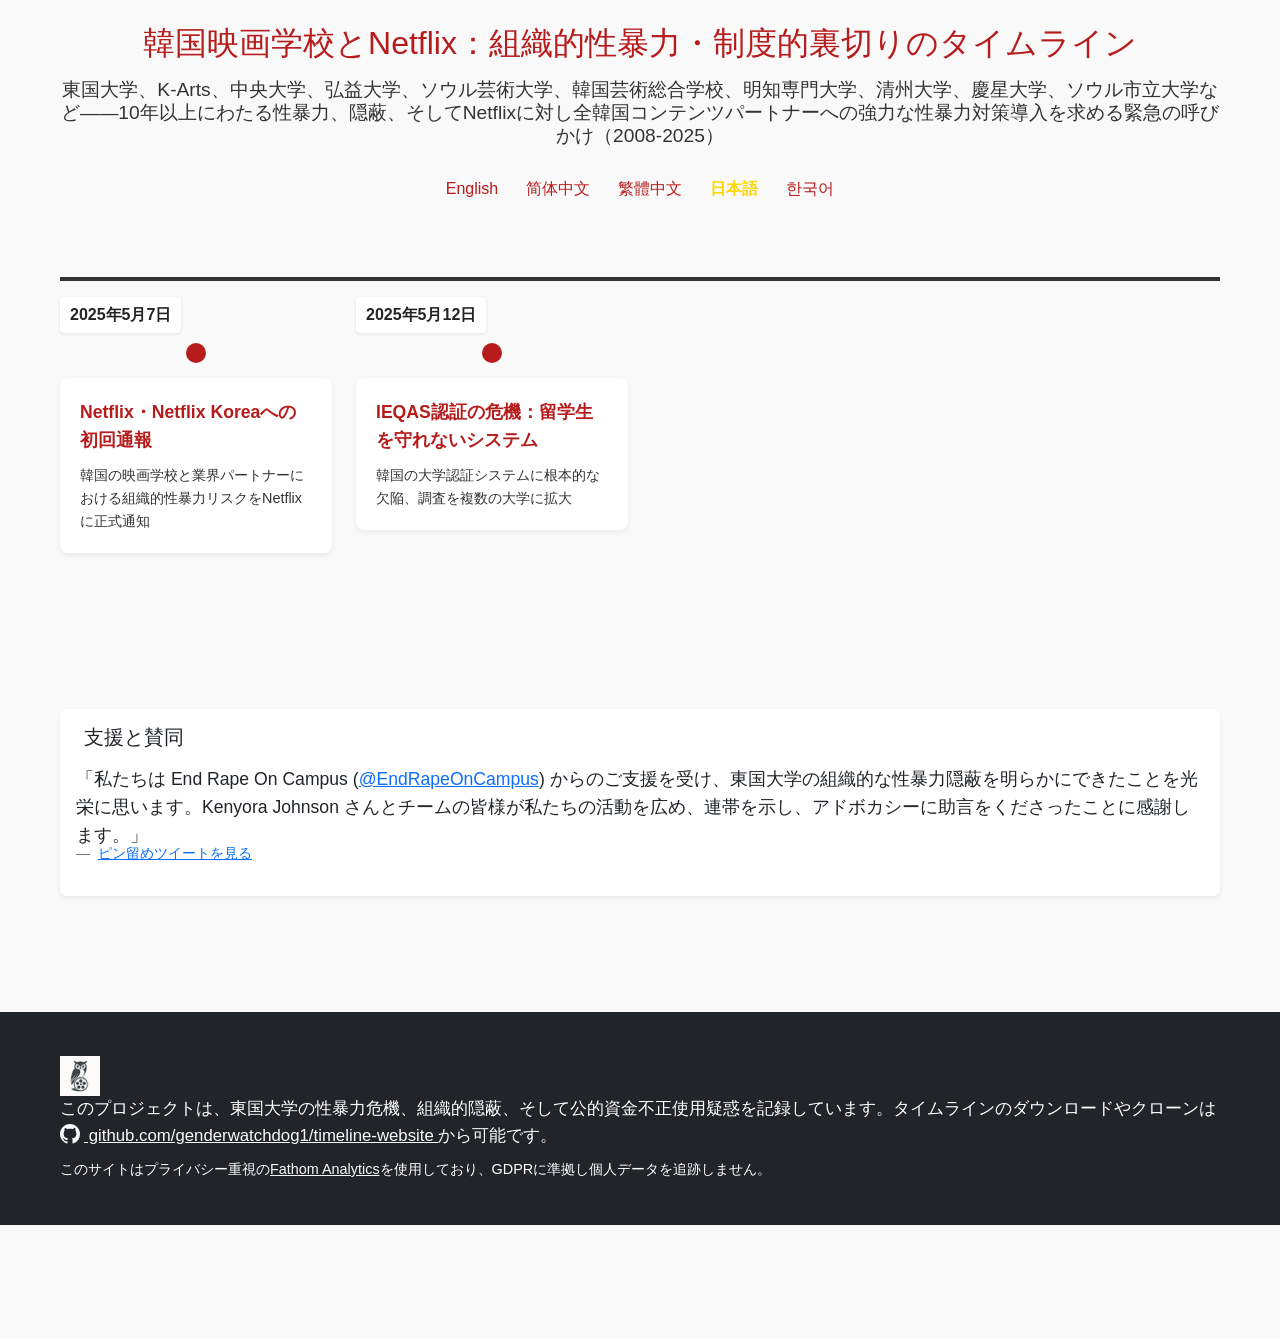
==== timeline_ja.html @ d22a72c0 "first" ====
<!DOCTYPE html>
<html lang="ja">
<head>
  <meta charset="UTF-8">
  <meta name="viewport" content="width=device-width, initial-scale=1.0">
  <title>東国大学の真実：10年間の性暴力危機</title>
  <meta name="description" content="東国大学における10年にわたる性暴力事件、制度的怠慢、および公的資金詐欺疑惑の包括的なタイムライン（2008-2025）。性暴力防止に関する組織的失敗の証拠に基づく記録。">
  <meta name="keywords" content="東国大学, 性暴力事件, 性暴力防止, 制度的怠慢, 大学の説明責任, 韓国性暴力, タイトルIX違反, キャンパス性暴力防止, 大学詐欺疑惑">
  <meta property="og:title" content="東国大学の真実：10年間の性暴力危機">
  <meta property="og:description" content="東国大学における10年にわたる性暴力事件、制度的怠慢、および公的資金詐欺疑惑の包括的なタイムライン（2008-2025）。性暴力防止に関する組織的失敗の証拠に基づく記録。">
  <meta property="og:type" content="website">
  <meta property="og:url" content="https://genderwatchdog1.github.io/timeline-website/timeline_ja.html">
  <link rel="canonical" href="https://genderwatchdog1.github.io/timeline-website/timeline_ja.html">
  <link rel="alternate" hreflang="en" href="https://genderwatchdog1.github.io/timeline-website/index.html">
  <link rel="alternate" hreflang="zh-CN" href="https://genderwatchdog1.github.io/timeline-website/timeline_zh_cn.html">
  <link rel="alternate" hreflang="zh-TW" href="https://genderwatchdog1.github.io/timeline-website/timeline_zh_tw.html">
  <link rel="alternate" hreflang="ja" href="https://genderwatchdog1.github.io/timeline-website/timeline_ja.html">
  <link rel="alternate" hreflang="ko" href="https://genderwatchdog1.github.io/timeline-website/timeline_ko.html">
  
  <!-- Fathom - beautiful, simple website analytics -->
  <script src="https://cdn.usefathom.com/script.js" data-site="UKSUATNV" defer></script>
  <!-- / Fathom -->
  
  <!-- Favicon setup -->
  <link rel="icon" type="image/png" href="imgs/favicons/gender_watchdog_favicon_16x16.png" sizes="16x16">
  <link rel="icon" type="image/png" href="imgs/favicons/gender_watchdog_favicon_32x32.png" sizes="32x32">
  <link rel="icon" type="image/png" href="imgs/favicons/gender_watchdog_favicon_48x48.png" sizes="48x48">
  <link rel="icon" type="image/png" href="imgs/favicons/gender_watchdog_favicon_64x64.png" sizes="64x64">
  <link rel="icon" type="image/png" href="imgs/favicons/gender_watchdog_favicon_128x128.png" sizes="128x128">
  <link rel="apple-touch-icon" href="imgs/favicons/gender_watchdog_favicon_128x128.png">
  <!-- For IE -->
  <link rel="shortcut icon" href="imgs/favicons/gender_watchdog_favicon_32x32.png">
  
  <!-- Bootstrap CSS -->
  <link href="https://cdn.jsdelivr.net/npm/bootstrap@5.3.0/dist/css/bootstrap.min.css" rel="stylesheet">
  <link rel="stylesheet" href="css/timeline.css">
  <style>
    /* Page layout styles */
    html, body {
      height: 100%;
    }
    body {
      display: flex;
      flex-direction: column;
      min-height: 100vh;
    }
    .content {
      flex: 1 0 auto;
      display: flex;
      flex-direction: column;
    }
  </style>
</head>
<body>
  <!-- Main Content -->
  <div class="content">
    <div class="container py-4">
      <h1 class="text-center">韓国映画学校とNetflix：組織的性暴力・制度的裏切りのタイムライン</h1>
      <h2 class="subtitle text-center mb-4">東国大学、K-Arts、中央大学、弘益大学、ソウル芸術大学、韓国芸術総合学校、明知専門大学、清州大学、慶星大学、ソウル市立大学など——10年以上にわたる性暴力、隠蔽、そしてNetflixに対し全韓国コンテンツパートナーへの強力な性暴力対策導入を求める緊急の呼びかけ（2008-2025）</h2>
    
      <div class="d-flex justify-content-center flex-wrap mb-4">
        <a href="index.html" class="language-link mx-1">English</a>
        <a href="timeline_zh_cn.html" class="language-link mx-1">简体中文</a>
        <a href="timeline_zh_tw.html" class="language-link mx-1">繁體中文</a>
        <a href="timeline_ja.html" class="language-link active mx-1">日本語</a>
        <a href="timeline_ko.html" class="language-link mx-1">한국어</a>
    </div>
    
    <div class="timeline-container">
        <div class="timeline">
          <!-- Timeline track (horizontal line or vertical line in mobile) -->
          <div class="timeline-track"></div>
          
          <!-- Timeline Events - All in a single row container -->
          <div class="row">
          <!-- 2025年5月7日: NetflixおよびNetflix Koreaへの初回通報 -->
          <div class="col-xl-3 col-lg-4 col-md-6 col-12 mb-4">
            <div class="timeline-event" data-link="blog_posts/ja/05072025_netflix_outreach.html">
              <div class="timeline-date">2025年5月7日</div>
              <div class="timeline-dot"></div>
              <div class="timeline-content">
                <div class="timeline-title">Netflix・Netflix Koreaへの初回通報</div>
                <div class="timeline-snippet">韓国の映画学校と業界パートナーにおける組織的性暴力リスクをNetflixに正式通知</div>
                <div class="timeline-tooltip">
                  <p>2025年5月6日と7日、ジェンダーウォッチドッグ・リサーチ・コレクティブはNetflixおよびNetflix Koreaに対し、韓国の芸術大学とその業界パートナーにおける組織的な性暴力リスクとTitle IX違反の危険性について緊急通知を送りました。</p>
                  <p>これらのメールは、韓国の映画学校における性暴力の蔓延、Netflixのコンテンツパートナーシップへの直接的なリスク、そして即時のコンプライアンス見直しの必要性を記録しています。</p>
                  <p><strong>提供言語：</strong></p>
                  <ul>
                    <li><a href="blog_posts/en/05072025_netflix_outreach.html" target="_blank">English</a></li>
                    <li><a href="blog_posts/zh_ch/05072025_netflix_outreach.html" target="_blank">简体中文</a></li>
                    <li><a href="blog_posts/zh_tw/05072025_netflix_outreach.html" target="_blank">繁體中文</a></li>
                    <li><a href="blog_posts/ja/05072025_netflix_outreach.html" target="_blank">日本語</a></li>
                    <li><a href="blog_posts/ko/05072025_netflix_outreach.html" target="_blank">한국어</a></li>
                  </ul>
                  <p class="tooltip-help">（上記リンクをクリックして全文をお読みください）</p>
                </div>
              </div>
            </div>
          </div>
          <!-- 2025年5月12日: IEQAS認証の危機と調査拡大 -->
          <div class="col-xl-3 col-lg-4 col-md-6 col-12 mb-4">
            <div class="timeline-event" data-link="blog_posts/ja/05152025_ja_horizontal_ieqas.html">
              <div class="timeline-date">2025年5月12日</div>
              <div class="timeline-dot"></div>
              <div class="timeline-content">
                <div class="timeline-title">IEQAS認証の危機：留学生を守れないシステム</div>
                <div class="timeline-snippet">韓国の大学認証システムに根本的な欠陥、調査を複数の大学に拡大</div>
                <div class="timeline-tooltip">
                  <p>特報：韓国政府の国際教育品質保証システム（IEQAS）は、認証を受けた機関が性暴力リスクが高いプログラムを維持し、国際パートナーシップを偽造している事実にもかかわらず機能不全に陥っています。</p>
                  <p>韓国政府機関と東国大学が34日以上にわたって完全に無反応であるため、私たちは調査範囲を拡大し、これが東国大学だけの問題ではなく韓国の高等教育全体に及ぶ体系的な問題であるという確信を検証しています。他の複数の韓国大学でも同様の懸念が明らかになり始めています。</p>
                  <p><strong>調査拡大の焦点：</strong></p>
                  <ul>
                    <li>複数の韓国大学のパートナーシップ主張の検証</li>
                    <li>学部全体の教員ジェンダー比率（K-Arts映画学科の教授10名全員が男性など）</li>
                    <li>タイトルIX法の下で米国大学がパートナーシップを維持できない構造的要因</li>
                  </ul>
                  <p><strong>提供言語：</strong></p>
                  <ul>
                    <li><a href="blog_posts/en/05152025_horizontal_ieqas.html" target="_blank">English</a></li>
                    <li><a href="blog_posts/zh_ch/05152025_zh_ch_horizontal_ieqas.html" target="_blank">简体中文</a></li>
                    <li><a href="blog_posts/zh_tw/05152025_zh_tw_horizontal_ieqas.html" target="_blank">繁體中文</a></li>
                    <li><a href="blog_posts/ja/05152025_ja_horizontal_ieqas.html" target="_blank">日本語</a></li>
                    <li><a href="blog_posts/ko/05152025_ko_horizontal_ieqas.html" target="_blank">한국어</a></li>
                  </ul>
                  <p class="tooltip-help">（上記リンクをクリックして全文をお読みください）</p>
                </div>
              </div>
            </div>
          </div>
          </div>
        </div>
      </div>
    </div>
  </div>

  <!-- Support & Endorsements Section -->
  <div class="container my-5">
    <div class="card shadow-sm border-0">
      <div class="card-body">
        <h3 class="h5 mb-3"><i class="bi bi-megaphone-fill me-2"></i>支援と賛同</h3>
        <blockquote class="blockquote mb-2" style="font-size:1.1rem;">
          「私たちは End Rape On Campus (<a href='https://twitter.com/EndRapeOnCampus' target='_blank' rel='noopener'>@EndRapeOnCampus</a>) からのご支援を受け、東国大学の組織的な性暴力隠蔽を明らかにできたことを光栄に思います。Kenyora Johnson さんとチームの皆様が私たちの活動を広め、連帯を示し、アドボカシーに助言をくださったことに感謝します。」
        </blockquote>
        <footer class="blockquote-footer">
          <a href="https://x.com/Gender_Watchdog/status/1917485075505242324" target="_blank" rel="noopener">
            ピン留めツイートを見る
          </a>
        </footer>
      </div>
    </div>
  </div>

  <!-- Footer -->
  <footer class="bg-dark text-white py-4 mt-5">
    <div class="container d-flex align-items-center justify-content-center justify-content-md-between flex-wrap">
      <div class="footer-logo me-3 mb-3 mb-md-0">
        <img src="imgs/favicons/gender_watchdog_favicon_48x48.png" alt="Gender Watchdog Logo" class="img-fluid" style="max-width:40px; height:auto;">
      </div>
      <div class="flex-grow-1 text-center text-md-start">
        <span style="font-size:1.05rem;">
          このプロジェクトは、東国大学の性暴力危機、組織的隠蔽、そして公的資金不正使用疑惑を記録しています。タイムラインのダウンロードやクローンは
          <a href="https://github.com/genderwatchdog1/timeline-website" class="text-light ms-1" target="_blank" style="text-decoration:underline;">
            <svg xmlns="http://www.w3.org/2000/svg" width="20" height="20" fill="currentColor" class="bi bi-github mb-1 me-1" viewBox="0 0 16 16" style="vertical-align:middle;">
              <path d="M8 0C3.58 0 0 3.58 0 8c0 3.54 2.29 6.53 5.47 7.59.4.07.55-.17.55-.38 0-.19-.01-.82-.01-1.49-2.01.37-2.53-.49-2.69-.94-.09-.23-.48-.94-.82-1.13-.28-.15-.68-.52-.01-.53.63-.01 1.08.58 1.23.82.72 1.21 1.87.87 2.33.66.07-.52.28-.87.51-1.07-1.78-.2-3.64-.89-3.64-3.95 0-.87.31-1.59.82-2.15-.08-.2-.36-1.02.08-2.12 0 0 .67-.21 2.2.82.64-.18 1.32-.27 2-.27.68 0 1.36.09 2 .27 1.53-1.04 2.2-.82 2.2-.82.44 1.1.16 1.92.08 2.12.51.56.82 1.27.82 2.15 0 3.07-1.87 3.75-3.65 3.95.29.25.54.73.54 1.48 0 1.07-.01 1.93-.01 2.2 0 .21.15.46.55.38A8.012 8.012 0 0 0 16 8c0-4.42-3.58-8-8-8z"/>
            </svg>
            github.com/genderwatchdog1/timeline-website
          </a> から可能です。
        </span>
        <p class="mt-2 mb-0" style="font-size:0.9rem;">
          このサイトはプライバシー重視の<a href="https://usefathom.com/ref/UKSUATNV" class="text-light" style="text-decoration:underline;" target="_blank">Fathom Analytics</a>を使用しており、GDPRに準拠し個人データを追跡しません。
        </p>
      </div>
    </div>
  </footer>

  <!-- Bootstrap JS Bundle with Popper -->
  <script src="https://cdn.jsdelivr.net/npm/bootstrap@5.3.0/dist/js/bootstrap.bundle.min.js"></script>
  <script src="js/timeline.js"></script>
  <script src="js/structured-data.js"></script>
</body>
</html>
---- css/timeline.css ----
/* Timeline CSS */
:root {
  --timeline-track-color: #333333;
  --timeline-dot-color: #b71c1c;
  --timeline-dot-hover-color: #8a1616;
  --event-bg-color: #fff;
  --event-hover-bg-color: #f9f9f9;
  --event-title-color: #b71c1c;
  --tooltip-bg-color: rgba(35, 35, 35, 0.97);
  --tooltip-border-color: #ffd600;
  --tooltip-text-color: #ffd600;
  --language-link-color: #b71c1c;
  --language-link-active-color: #ffd600;
  --language-link-hover-color: #b71c1c;
}

* {
  margin: 0;
  padding: 0;
  box-sizing: border-box;
}

body {
  font-family: 'Arial', sans-serif;
  background-color: #f9f9f9;
  color: #232323;
  line-height: 1.6;
}

.container {
  width: 100%;
  max-width: 1200px;
  margin: 0 auto;
  padding: 20px;
}

h1 {
  font-size: 2rem;
  color: #b71c1c;
  text-align: center;
  margin-bottom: 1rem;
}

.subtitle {
  font-size: 1.2rem;
  color: #333;
  text-align: center;
  margin-bottom: 2rem;
  font-weight: normal;
}

.timeline-container {
  position: relative;
  margin: 40px 0;
  overflow: visible;
}

.timeline-track {
  position: absolute;
  top: 30px;
  left: 0;
  width: 100%;
  height: 4px;
  background-color: var(--timeline-track-color);
  z-index: 1;
}

.timeline {
  position: relative;
  padding-top: 50px;
  z-index: 2;
}

.timeline-event {
  position: relative;
  cursor: pointer;
  z-index: 3;
  transition: transform 0.3s ease;
}

.timeline-event:hover {
  transform: translateY(-5px);
  z-index: 100;
}

.timeline-date {
  text-align: center;
  font-weight: bold;
  margin-bottom: 10px;
  background-color: #fff;
  display: inline-block;
  padding: 5px 10px;
  border-radius: 4px;
  box-shadow: 0 1px 3px rgba(0,0,0,0.1);
  position: relative;
  z-index: 2;
}

.timeline-dot {
  width: 20px;
  height: 20px;
  border-radius: 50%;
  background-color: var(--timeline-dot-color);
  margin: 0 auto 15px;
  position: relative;
  z-index: 2;
  transition: background-color 0.3s ease, transform 0.3s ease;
}

.timeline-content {
  background-color: var(--event-bg-color);
  border-radius: 8px;
  padding: 20px;
  box-shadow: 0 2px 5px rgba(35,35,35,0.07);
  position: relative;
  z-index: 2;
  transition: background-color 0.3s ease;
  height: 100%;
}

.timeline-title {
  color: var(--event-title-color);
  font-weight: bold;
  margin-bottom: 10px;
  font-size: 1.1em;
}

.timeline-snippet {
  font-size: 0.9em;
  color: #333;
}

/* Multi-column tooltip styles */
.timeline-tooltip {
  position: absolute;
  top: calc(100% - 20px);
  left: 50%;
  transform: translateX(-50%);
  width: 280px;
  background-color: var(--tooltip-bg-color);
  border: 1px solid var(--tooltip-border-color);
  border-radius: 8px;
  padding: 15px;
  box-shadow: 0 5px 15px rgba(35,35,35,0.3);
  z-index: 1000;
  visibility: hidden;
  opacity: 0;
  transition: visibility 0.3s, opacity 0.3s;
  font-size: 0.85em;
  margin-top: 15px;
  color: var(--tooltip-text-color);
  pointer-events: none;
}

.timeline-tooltip::before {
  content: '';
  position: absolute;
  top: -8px;
  left: 50%;
  transform: translateX(-50%);
  border-width: 0 8px 8px 8px;
  border-style: solid;
  border-color: transparent transparent var(--tooltip-border-color) transparent;
}

.timeline-tooltip::after {
  content: '';
  position: absolute;
  top: -7px;
  left: 50%;
  transform: translateX(-50%);
  border-width: 0 7px 7px 7px;
  border-style: solid;
  border-color: transparent transparent var(--tooltip-bg-color) transparent;
}

.timeline-tooltip a {
  color: #ffd600;
  text-decoration: none;
  font-weight: bold;
}

.timeline-tooltip a:hover {
  text-decoration: underline;
  color: #fff;
}

.tooltip-help {
  font-style: italic;
  font-size: 0.9em;
  color: #ffd600;
  margin-top: 10px;
}

.timeline-event:hover .timeline-dot {
  background-color: var(--timeline-dot-hover-color);
  transform: scale(1.2);
}

.timeline-event:hover .timeline-content {
  background-color: var(--event-hover-bg-color);
}

/* Show tooltip on hover in multi-column mode only */
.timeline-event:hover .timeline-tooltip,
.timeline-tooltip:hover {
  visibility: visible;
  opacity: 1;
  pointer-events: auto;
}

.language-link {
  text-decoration: none;
  color: var(--language-link-color);
  padding: 5px 10px;
  border-radius: 4px;
  transition: background-color 0.3s;
}

.language-link:hover {
  background-color: #ffd600;
  color: #b71c1c;
}

.language-link.active {
  color: var(--language-link-active-color);
  font-weight: bold;
}

/* Medium devices and below */
@media (max-width: 991px) {
  .timeline-content {
    min-height: 150px;
  }
  
  .timeline-tooltip {
    width: 250px;
  }
  
  .timeline-date {
    font-size: 0.9em;
    padding: 4px 8px;
  }
}

/* ==========================================
   SINGLE COLUMN MODE STYLES
   ========================================== */

/* Vertical timeline for single column mode */
body.single-column-mode .timeline-track {
  width: 4px;
  height: 100%;
  left: 30px;
  top: 0;
  bottom: 0;
}

body.single-column-mode .timeline {
  padding-top: 0;
  padding-left: 50px;
}

body.single-column-mode .timeline-date {
  margin-left: 0;
  margin-bottom: 5px;
  font-size: 0.9em;
}

body.single-column-mode .timeline-dot {
  position: absolute;
  left: -44px;
  top: 50%;
  transform: translateY(-50%);
  margin: 0;
}

body.single-column-mode .timeline-content {
  margin-bottom: 30px;
  position: relative;
  transition: background-color 0.3s;
}

/* Tooltip for mobile/single column view */
body.single-column-mode .timeline-tooltip {
  position: static;
  visibility: hidden;
  opacity: 0;
  transform: none;
  width: 100%;
  margin-top: 15px;
  pointer-events: none;
  max-height: 0;
  overflow: hidden;
  transition: max-height 0.3s, opacity 0.3s, visibility 0.3s, margin 0.3s;
}

/* Remove arrow in single column mode since tooltip is below content */
body.single-column-mode .timeline-tooltip::before,
body.single-column-mode .timeline-tooltip::after {
  display: none;
}

/* Show tooltip when event is active in single column mode */
body.single-column-mode .timeline-event.active .timeline-tooltip {
  visibility: visible;
  opacity: 1;
  pointer-events: auto;
  max-height: 800px;
  overflow: visible;
  margin-bottom: 15px;
}

/* Arrow to indicate expandable content */
body.single-column-mode .timeline-content::after {
  content: '▼';
  position: absolute;
  right: 15px;
  bottom: 15px;
  font-size: 0.8em;
  color: #999;
  transition: transform 0.3s;
}

body.single-column-mode .timeline-event.active .timeline-content::after {
  transform: rotate(180deg);
}

/* Disable hover effects in single column mode */
body.single-column-mode .timeline-event:hover {
  transform: none;
}

/* Don't show tooltip on hover in single column mode */
body.single-column-mode .timeline-event:hover .timeline-tooltip {
  visibility: hidden;
  opacity: 0;
  max-height: 0;
  overflow: hidden;
  pointer-events: none;
}

/* Only show tooltip on active events */
body.single-column-mode .timeline-event.active:hover .timeline-tooltip {
  visibility: visible;
  opacity: 1;
  max-height: 800px;
  overflow: visible;
  pointer-events: auto;
}

/* Remove tooltip arrows in single column mode */
body.single-column-mode .timeline-tooltip::before,
body.single-column-mode .timeline-tooltip::after {
  display: none;
}

/* Extra small devices */
@media (max-width: 575px) {
  .timeline-content {
    padding: 15px;
  }
  
  h1 {
    font-size: 1.5rem;
  }
  
  .subtitle {
    font-size: 1rem;
  }
}
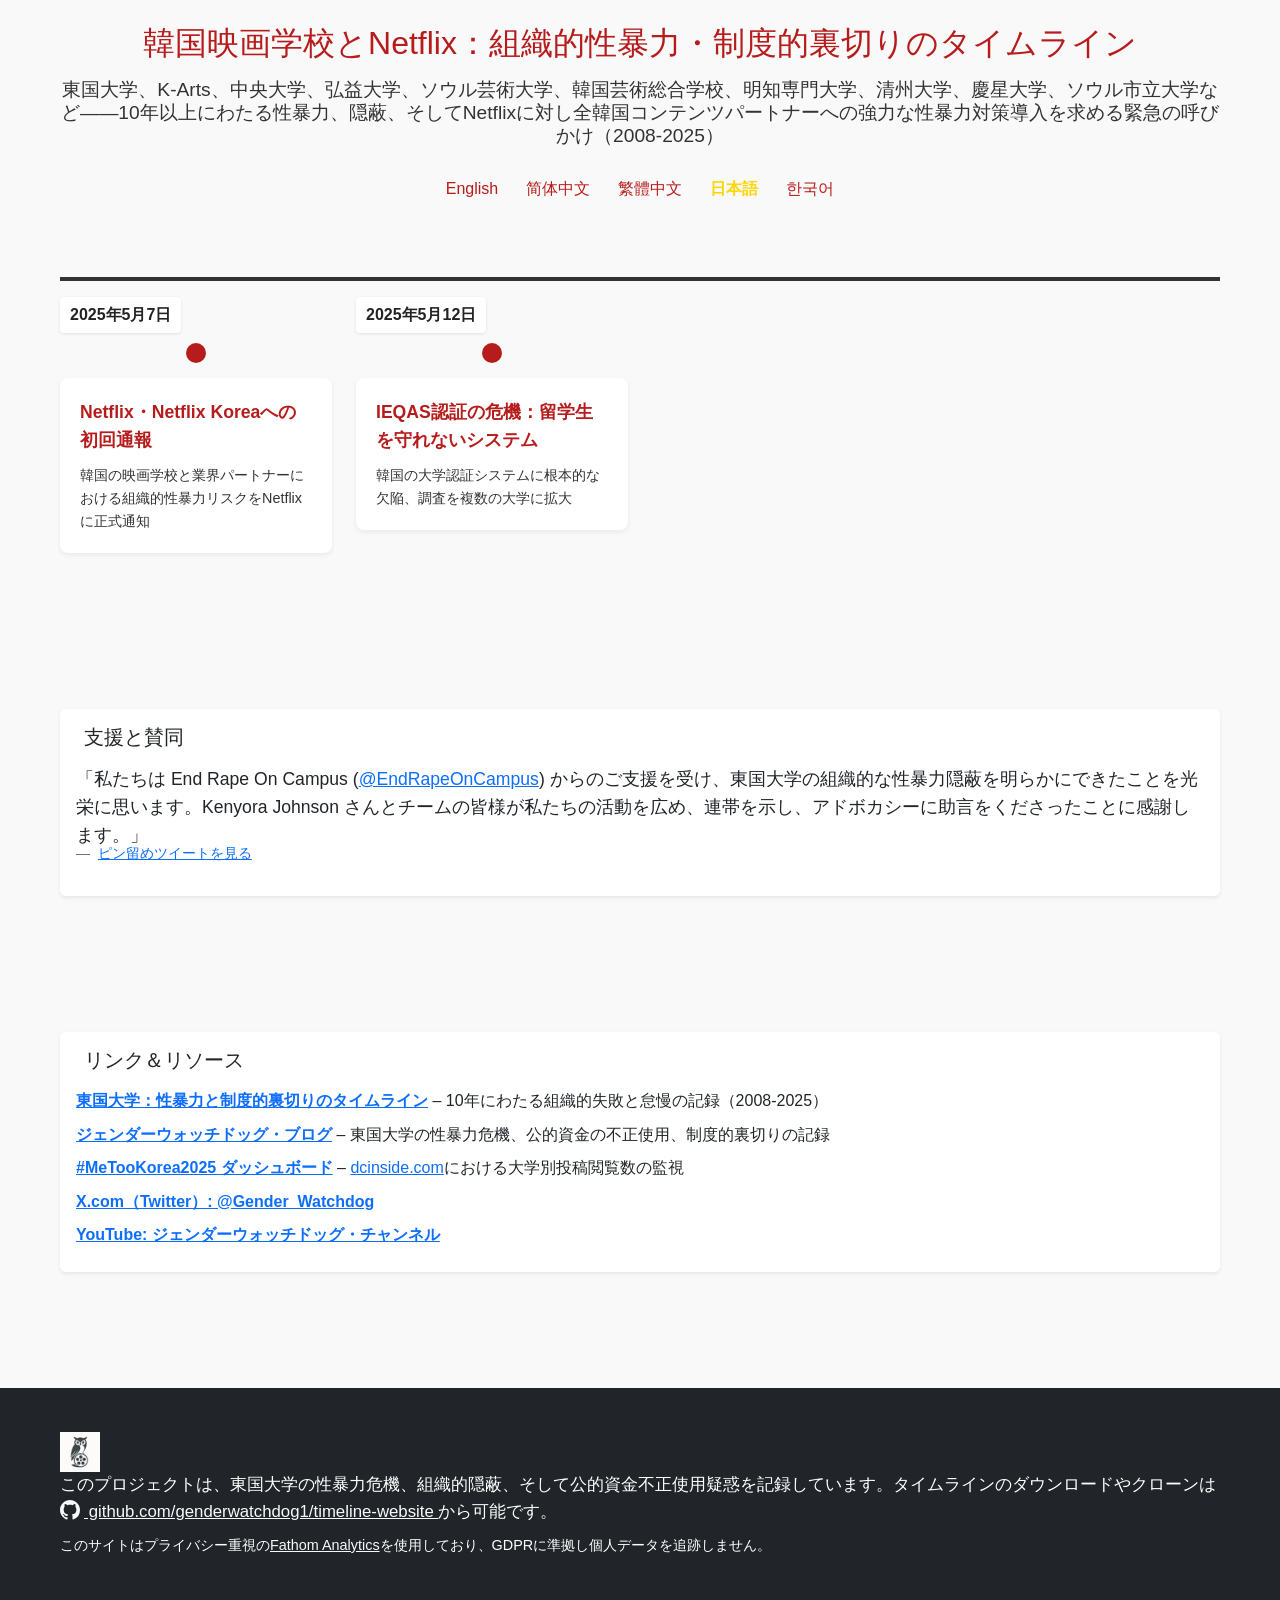
==== commit 26d9a3b3: "Add Links & Resources Section to multiple HTML files for enhanced access to information on sexual vi" ====
--- a/timeline_ja.html
+++ b/timeline_ja.html
@@ -18,7 +18,7 @@
   <link rel="alternate" hreflang="ko" href="https://genderwatchdog1.github.io/timeline-website/timeline_ko.html">
   
   <!-- Fathom - beautiful, simple website analytics -->
-  <script src="https://cdn.usefathom.com/script.js" data-site="UKSUATNV" defer></script>
+  <script src="https://cdn.usefathom.com/script.js" data-site="OCSEXWRF" defer></script>
   <!-- / Fathom -->
   
   <!-- Favicon setup -->
@@ -150,6 +150,35 @@
     </div>
   </div>
 
+  <!-- Links & Resources Section -->
+  <div class="container my-5">
+    <div class="card shadow-sm border-0">
+      <div class="card-body">
+        <h3 class="h5 mb-3"><i class="bi bi-link-45deg me-2"></i>リンク＆リソース</h3>
+        <ul class="list-unstyled mb-0">
+          <li class="mb-2">
+            <a href="https://genderwatchdog.org/" target="_blank" rel="noopener" class="fw-semibold">東国大学：性暴力と制度的裏切りのタイムライン</a>
+            &ndash; 10年にわたる組織的失敗と怠慢の記録（2008-2025）
+          </li>
+          <li class="mb-2">
+            <a href="https://blog.genderwatchdog.org/" target="_blank" rel="noopener" class="fw-semibold">ジェンダーウォッチドッグ・ブログ</a>
+            &ndash; 東国大学の性暴力危機、公的資金の不正使用、制度的裏切りの記録
+          </li>
+          <li class="mb-2">
+            <a href="https://dashboard.genderwatchdog.org/" target="_blank" rel="noopener" class="fw-semibold">#MeTooKorea2025 ダッシュボード</a>
+            &ndash; <a href="https://www.dcinside.com/" target="_blank" rel="noopener">dcinside.com</a>における大学別投稿閲覧数の監視
+          </li>
+          <li class="mb-2">
+            <a href="https://x.com/Gender_Watchdog" target="_blank" rel="noopener" class="fw-semibold">X.com（Twitter）: @Gender_Watchdog</a>
+          </li>
+          <li class="mb-2">
+            <a href="https://www.youtube.com/@GenderWatchdog/shorts" target="_blank" rel="noopener" class="fw-semibold">YouTube: ジェンダーウォッチドッグ・チャンネル</a>
+          </li>
+        </ul>
+      </div>
+    </div>
+  </div>
+
   <!-- Footer -->
   <footer class="bg-dark text-white py-4 mt-5">
     <div class="container d-flex align-items-center justify-content-center justify-content-md-between flex-wrap">
@@ -167,7 +196,7 @@
           </a> から可能です。
         </span>
         <p class="mt-2 mb-0" style="font-size:0.9rem;">
-          このサイトはプライバシー重視の<a href="https://usefathom.com/ref/UKSUATNV" class="text-light" style="text-decoration:underline;" target="_blank">Fathom Analytics</a>を使用しており、GDPRに準拠し個人データを追跡しません。
+          このサイトはプライバシー重視の<a href="https://usefathom.com/ref/XPMDGVBQ" class="text-light" style="text-decoration:underline;" target="_blank">Fathom Analytics</a>を使用しており、GDPRに準拠し個人データを追跡しません。
         </p>
       </div>
     </div>
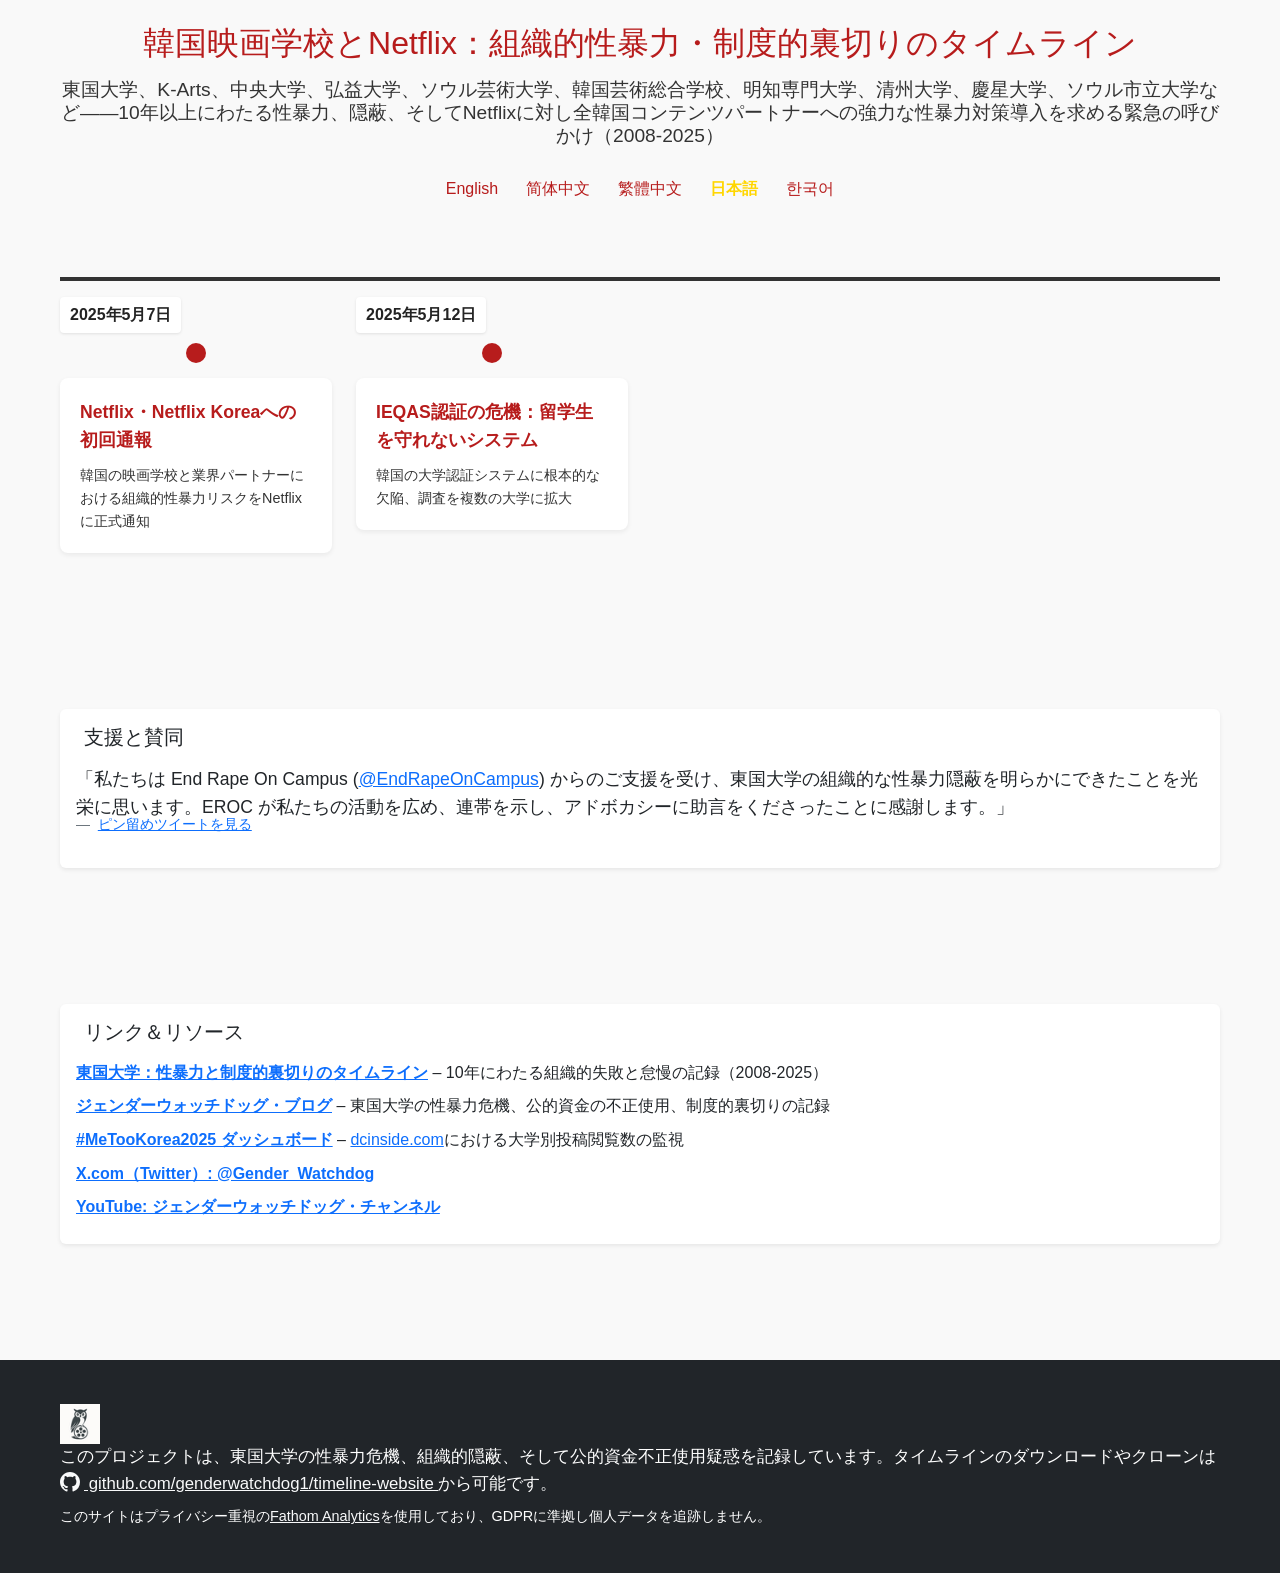
==== commit 766341a9: "Update support quotes in multiple HTML files to acknowledge End Rape On Campus (EROC) for their cont" ====
--- a/timeline_ja.html
+++ b/timeline_ja.html
@@ -139,7 +139,7 @@
       <div class="card-body">
         <h3 class="h5 mb-3"><i class="bi bi-megaphone-fill me-2"></i>支援と賛同</h3>
         <blockquote class="blockquote mb-2" style="font-size:1.1rem;">
-          「私たちは End Rape On Campus (<a href='https://twitter.com/EndRapeOnCampus' target='_blank' rel='noopener'>@EndRapeOnCampus</a>) からのご支援を受け、東国大学の組織的な性暴力隠蔽を明らかにできたことを光栄に思います。Kenyora Johnson さんとチームの皆様が私たちの活動を広め、連帯を示し、アドボカシーに助言をくださったことに感謝します。」
+          「私たちは End Rape On Campus (<a href='https://twitter.com/EndRapeOnCampus' target='_blank' rel='noopener'>@EndRapeOnCampus</a>) からのご支援を受け、東国大学の組織的な性暴力隠蔽を明らかにできたことを光栄に思います。EROC が私たちの活動を広め、連帯を示し、アドボカシーに助言をくださったことに感謝します。」
         </blockquote>
         <footer class="blockquote-footer">
           <a href="https://x.com/Gender_Watchdog/status/1917485075505242324" target="_blank" rel="noopener">
